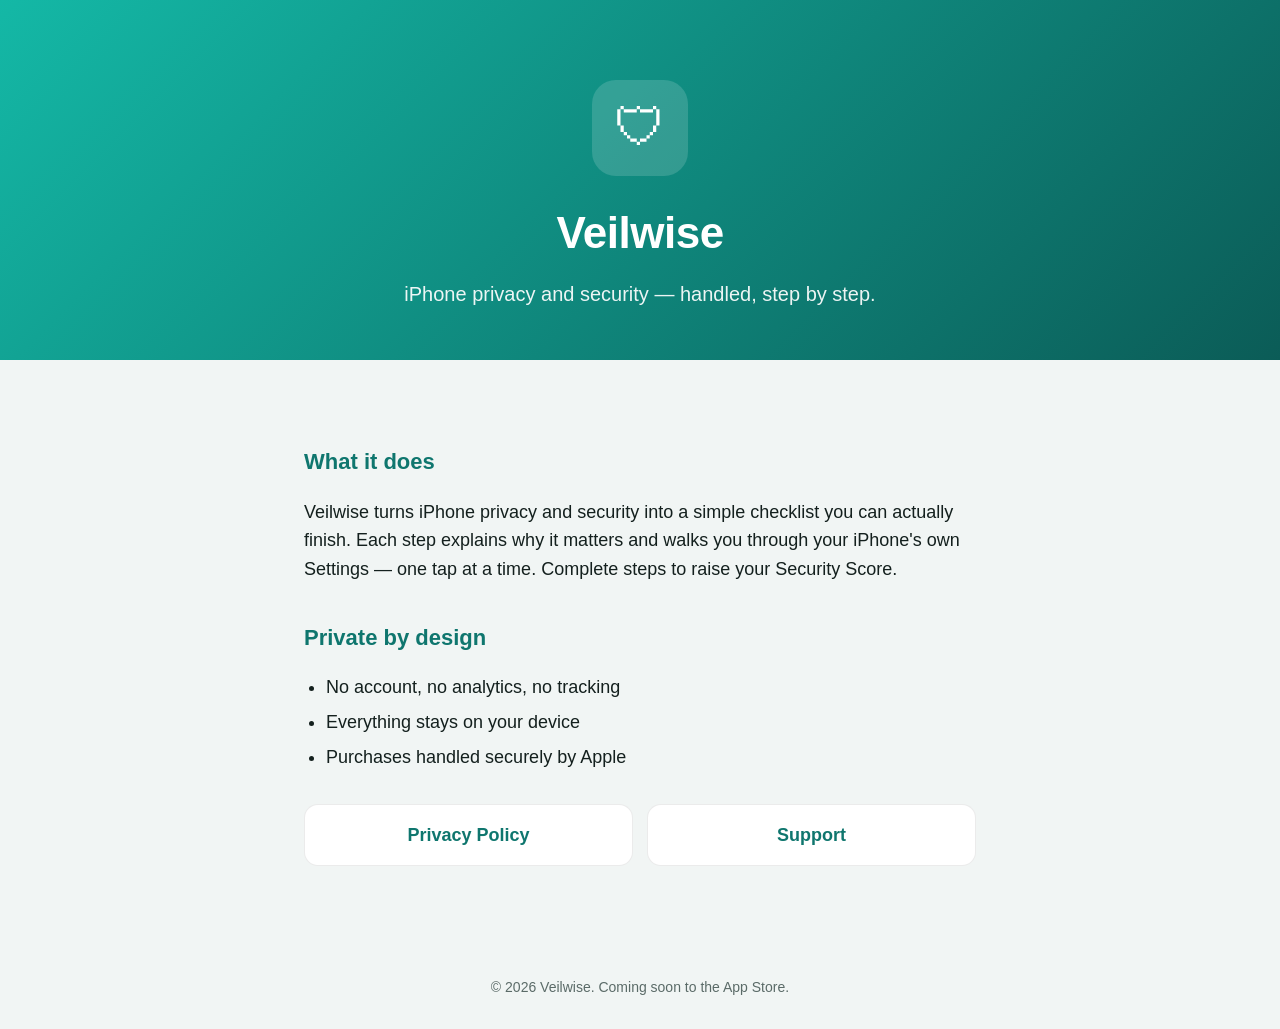
==== index.html @ 7dc18b3a "Add files via upload" ====
<!DOCTYPE html>
<html lang="en">
<head>
<meta charset="utf-8">
<meta name="viewport" content="width=device-width, initial-scale=1">
<title>Veilwise — iPhone privacy, handled</title>
<style>
  :root { --teal:#0F766E; --ink:#14201e; --muted:#5b6b68; }
  * { box-sizing:border-box; }
  body { margin:0; font:18px/1.6 -apple-system,BlinkMacSystemFont,"Segoe UI",Roboto,sans-serif;
         color:var(--ink); background:#f1f5f4; }
  .hero { text-align:center; padding:80px 24px 50px;
          background:linear-gradient(135deg,#14B8A6,#0B5C57); color:#fff; }
  .badge { width:96px; height:96px; border-radius:24px; margin:0 auto 22px;
           background:rgba(255,255,255,.15); display:flex; align-items:center;
           justify-content:center; font-size:52px; }
  .hero h1 { font-size:44px; margin:0 0 10px; letter-spacing:-.5px; }
  .hero p { font-size:20px; opacity:.92; margin:0; }
  .wrap { max-width:720px; margin:0 auto; padding:48px 24px 80px; }
  h2 { font-size:22px; color:var(--teal); margin:36px 0 10px; }
  ul { padding-left:22px; }
  li { margin:6px 0; }
  .links { display:flex; gap:14px; flex-wrap:wrap; margin-top:32px; }
  .links a { flex:1 1 200px; text-align:center; text-decoration:none; font-weight:600;
             padding:16px; border-radius:14px; background:#fff; color:var(--teal);
             border:1px solid rgba(0,0,0,.08); }
  footer { text-align:center; color:var(--muted); font-size:14px; padding:30px; }
</style>
</head>
<body>
  <div class="hero">
    <div class="badge">&#128737;</div>
    <h1>Veilwise</h1>
    <p>iPhone privacy and security — handled, step by step.</p>
  </div>

  <div class="wrap">
    <h2>What it does</h2>
    <p>Veilwise turns iPhone privacy and security into a simple checklist you can actually finish. Each step explains why it matters and walks you through your iPhone's own Settings — one tap at a time. Complete steps to raise your Security Score.</p>

    <h2>Private by design</h2>
    <ul>
      <li>No account, no analytics, no tracking</li>
      <li>Everything stays on your device</li>
      <li>Purchases handled securely by Apple</li>
    </ul>

    <div class="links">
      <a href="privacy.html">Privacy Policy</a>
      <a href="support.html">Support</a>
    </div>
  </div>

  <footer>© 2026 Veilwise. Coming soon to the App Store.</footer>
</body>
</html>
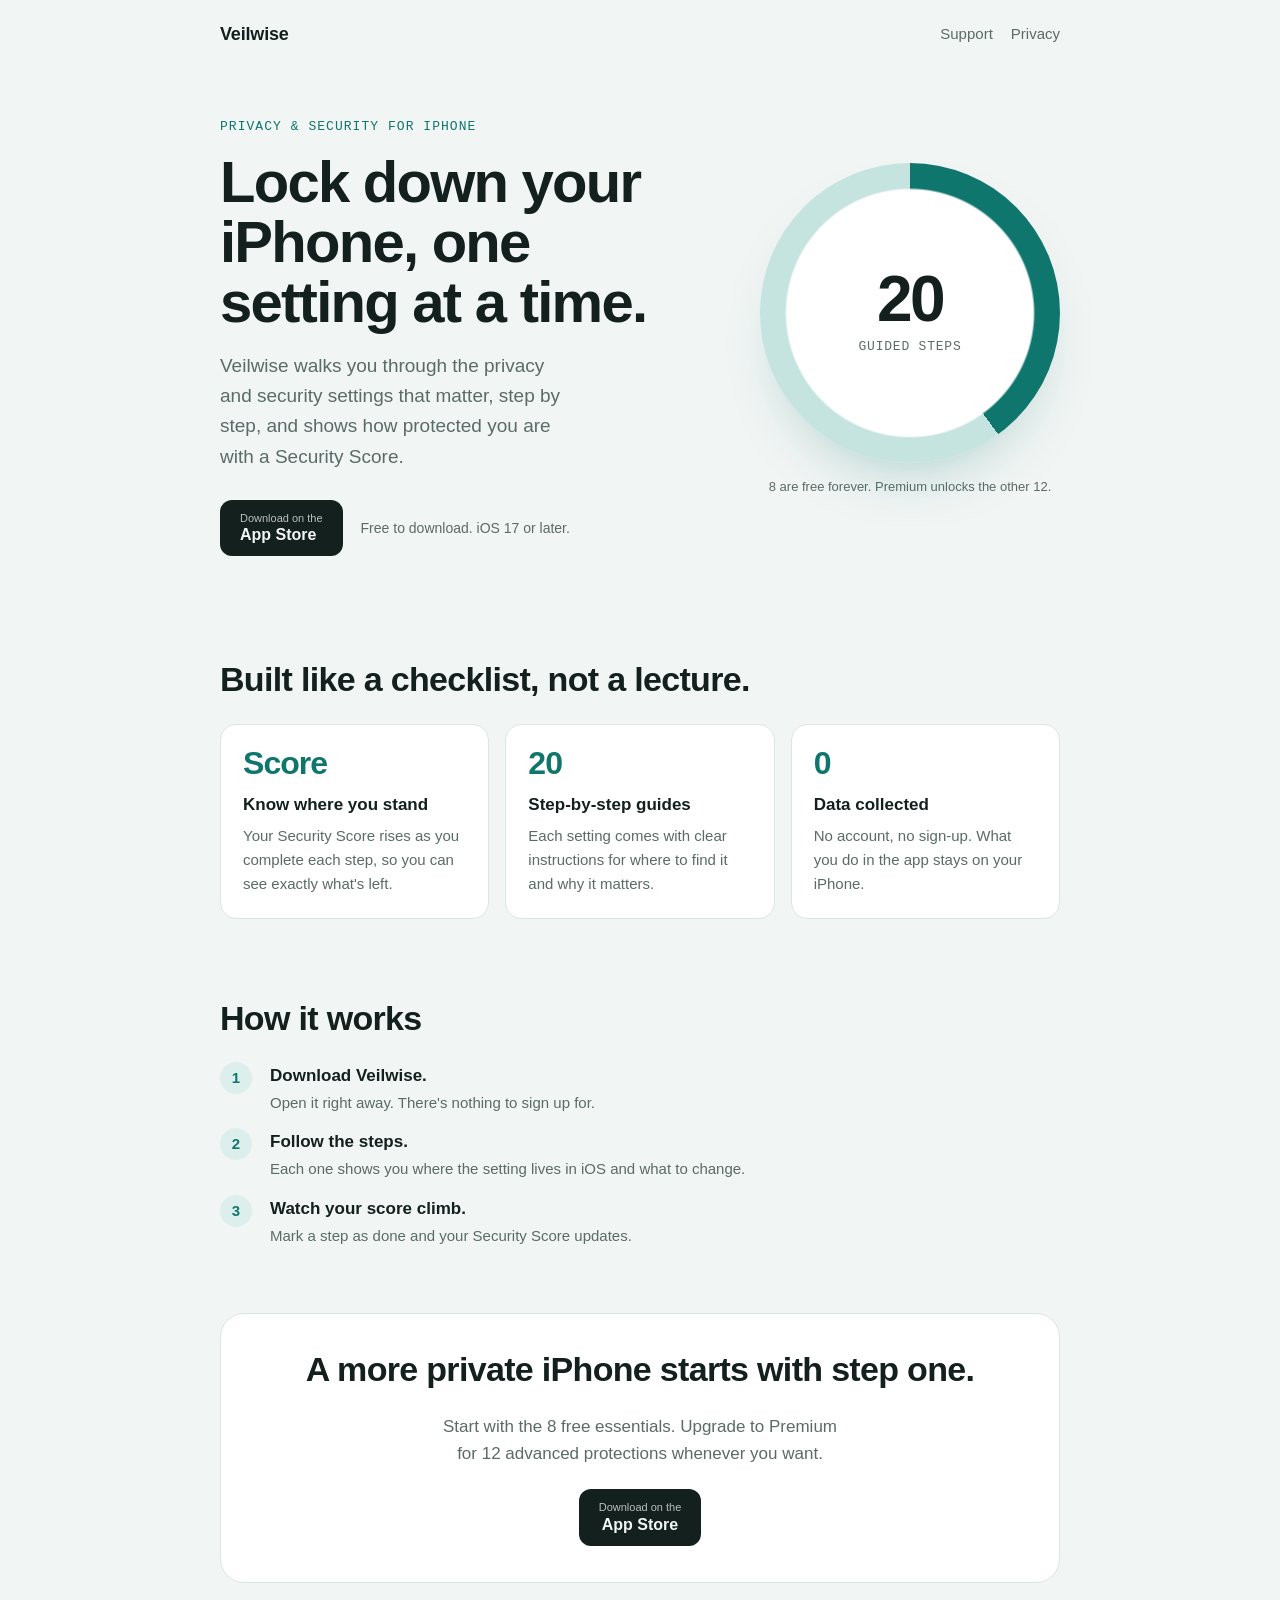
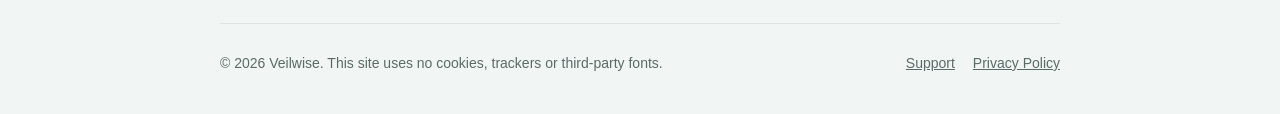
==== commit 3fda10f7: "Add files via upload" ====
--- a/index.html
+++ b/index.html
@@ -1,56 +1,88 @@
-<!DOCTYPE html>
+<!doctype html>
 <html lang="en">
 <head>
 <meta charset="utf-8">
-<meta name="viewport" content="width=device-width, initial-scale=1">
-<title>Veilwise — iPhone privacy, handled</title>
-<style>
-  :root { --teal:#0F766E; --ink:#14201e; --muted:#5b6b68; }
-  * { box-sizing:border-box; }
-  body { margin:0; font:18px/1.6 -apple-system,BlinkMacSystemFont,"Segoe UI",Roboto,sans-serif;
-         color:var(--ink); background:#f1f5f4; }
-  .hero { text-align:center; padding:80px 24px 50px;
-          background:linear-gradient(135deg,#14B8A6,#0B5C57); color:#fff; }
-  .badge { width:96px; height:96px; border-radius:24px; margin:0 auto 22px;
-           background:rgba(255,255,255,.15); display:flex; align-items:center;
-           justify-content:center; font-size:52px; }
-  .hero h1 { font-size:44px; margin:0 0 10px; letter-spacing:-.5px; }
-  .hero p { font-size:20px; opacity:.92; margin:0; }
-  .wrap { max-width:720px; margin:0 auto; padding:48px 24px 80px; }
-  h2 { font-size:22px; color:var(--teal); margin:36px 0 10px; }
-  ul { padding-left:22px; }
-  li { margin:6px 0; }
-  .links { display:flex; gap:14px; flex-wrap:wrap; margin-top:32px; }
-  .links a { flex:1 1 200px; text-align:center; text-decoration:none; font-weight:600;
-             padding:16px; border-radius:14px; background:#fff; color:var(--teal);
-             border:1px solid rgba(0,0,0,.08); }
-  footer { text-align:center; color:var(--muted); font-size:14px; padding:30px; }
-</style>
+<meta name="viewport" content="width=device-width, initial-scale=1, viewport-fit=cover">
+<title>Veilwise</title>
+<meta name="claude:viewport-fit-sides" content="cover">
+<meta name="description" content="Veilwise walks you through your iPhone's privacy and security settings step by step and gives you a Security Score. No account, no data collected.">
+<meta name="apple-itunes-app" content="app-id=6809016372">
+<meta property="og:title" content="Veilwise — Privacy & Security for iPhone">
+<meta property="og:description" content="Set up your iPhone's privacy settings step by step. No account, no data collected.">
+<meta property="og:type" content="website">
+<link rel="icon" href="icon.png">
+<link rel="apple-touch-icon" href="icon.png">
+<link rel="stylesheet" href="style.css">
 </head>
 <body>
-  <div class="hero">
-    <div class="badge">&#128737;</div>
-    <h1>Veilwise</h1>
-    <p>iPhone privacy and security — handled, step by step.</p>
-  </div>
+<div class="wrap">
+  <header class="nav">
+    <a class="brand" href="index.html"><img src="icon.png" alt="" onerror="this.remove()">Veilwise</a>
+    <nav class="nav-links"><a href="support.html">Support</a><a href="privacy.html">Privacy</a></nav>
+  </header>
 
-  <div class="wrap">
-    <h2>What it does</h2>
-    <p>Veilwise turns iPhone privacy and security into a simple checklist you can actually finish. Each step explains why it matters and walks you through your iPhone's own Settings — one tap at a time. Complete steps to raise your Security Score.</p>
+  <main>
+    <div class="hero">
+      <div>
+        <p class="eyebrow">Privacy &amp; Security for iPhone</p>
+        <h1>Lock down your iPhone, one setting at a time.</h1>
+        <p class="lead">Veilwise walks you through the privacy and security settings that matter, step by step, and shows how protected you are with a Security Score.</p>
+        <div class="cta-row">
+          <a class="store" href="https://apps.apple.com/app/id6809016372?ct=website" aria-label="Download Veilwise on the App Store"><span><small>Download on the</small>App Store</span></a>
+          <span class="note">Free to download. iOS 17 or later.</span>
+        </div>
+      </div>
+      <div>
+        <div class="dial" style="--p:40%" role="img" aria-label="8 of 20 guided steps are free">
+          <div class="dial-in"><div class="dial-num">20</div><div class="dial-lbl">guided steps</div></div>
+        </div>
+        <p class="dial-cap">8 are free forever. Premium unlocks the other 12.</p>
+      </div>
+    </div>
 
-    <h2>Private by design</h2>
-    <ul>
-      <li>No account, no analytics, no tracking</li>
-      <li>Everything stays on your device</li>
-      <li>Purchases handled securely by Apple</li>
-    </ul>
+    <section aria-labelledby="why">
+      <h2 id="why">Built like a checklist, not a lecture.</h2>
+      <div class="features">
+        <div class="feature"><div class="k">Score</div><h3>Know where you stand</h3><p>Your Security Score rises as you complete each step, so you can see exactly what's left.</p></div>
+        <div class="feature"><div class="k">20</div><h3>Step-by-step guides</h3><p>Each setting comes with clear instructions for where to find it and why it matters.</p></div>
+        <div class="feature"><div class="k">0</div><h3>Data collected</h3><p>No account, no sign-up. What you do in the app stays on your iPhone.</p></div>
+      </div>
+    </section>
 
-    <div class="links">
-      <a href="privacy.html">Privacy Policy</a>
-      <a href="support.html">Support</a>
+    <section aria-labelledby="look" id="screens">
+      <h2 id="look">Inside the app</h2>
+      <div class="shots">
+        <img src="screenshots/1.png" alt="Veilwise Security Score screen" loading="lazy" onerror="this.remove();checkShots()">
+        <img src="screenshots/2.png" alt="Veilwise step-by-step setting guide" loading="lazy" onerror="this.remove();checkShots()">
+        <img src="screenshots/3.png" alt="Veilwise list of privacy steps" loading="lazy" onerror="this.remove();checkShots()">
+      </div>
+    </section>
+
+    <section aria-labelledby="how">
+      <h2 id="how">How it works</h2>
+      <ol class="steps">
+        <li><div><b>Download Veilwise.</b><span>Open it right away. There's nothing to sign up for.</span></div></li>
+        <li><div><b>Follow the steps.</b><span>Each one shows you where the setting lives in iOS and what to change.</span></div></li>
+        <li><div><b>Watch your score climb.</b><span>Mark a step as done and your Security Score updates.</span></div></li>
+      </ol>
+    </section>
+
+    <div class="final">
+      <h2>A more private iPhone starts with step one.</h2>
+      <p>Start with the 8 free essentials. Upgrade to Premium for 12 advanced protections whenever you want.</p>
+      <a class="store" href="https://apps.apple.com/app/id6809016372?ct=website" aria-label="Download Veilwise on the App Store"><span><small>Download on the</small>App Store</span></a>
     </div>
-  </div>
+  </main>
 
-  <footer>© 2026 Veilwise. Coming soon to the App Store.</footer>
+  <footer>
+    <div class="row">
+      <span>© 2026 Veilwise. This site uses no cookies, trackers or third-party fonts.</span>
+      <nav><a href="support.html">Support</a><a href="privacy.html">Privacy Policy</a></nav>
+    </div>
+  </footer>
+</div>
+<script>
+function checkShots(){var s=document.getElementById('screens');if(s&&!s.querySelector('img'))s.hidden=true}
+</script>
 </body>
 </html>
--- a/style.css
+++ b/style.css
@@ -0,0 +1,102 @@
+/* Layout: narrow single column, hero with score dial, quiet sections. System fonts only: no third-party requests. */
+:root{
+  --bg:#f1f5f4; --surface:#ffffff; --fg:#14201e; --muted:#5b6b68; --line:#dce5e3;
+  --accent:#0F766E; --accent-soft:#dcefec; --veil:#c5e3df;
+  --display:-apple-system,BlinkMacSystemFont,"SF Pro Display","Segoe UI",Roboto,"Helvetica Neue",Arial,sans-serif;
+  --body:-apple-system,BlinkMacSystemFont,"SF Pro Text","Segoe UI",Roboto,"Helvetica Neue",Arial,sans-serif;
+  --mono:ui-monospace,"SF Mono",Menlo,Consolas,monospace;
+}
+@media (prefers-color-scheme:dark){:root:not([data-theme="light"]){
+  --bg:#0b1312; --surface:#121d1b; --fg:#e7efed; --muted:#8fa19d; --line:#22312e;
+  --accent:#2DD4BF; --accent-soft:#12302d; --veil:#1d3a37; color-scheme:dark}}
+:root[data-theme="dark"]{
+  --bg:#0b1312; --surface:#121d1b; --fg:#e7efed; --muted:#8fa19d; --line:#22312e;
+  --accent:#2DD4BF; --accent-soft:#12302d; --veil:#1d3a37; color-scheme:dark}
+
+*{box-sizing:border-box}
+body{margin:0;background:var(--bg);color:var(--fg);font-family:var(--body);font-size:17px;line-height:1.6;-webkit-font-smoothing:antialiased}
+a{color:var(--accent)}
+.wrap{max-width:880px;margin:0 auto;padding-left:max(20px,env(safe-area-inset-left,0px));padding-right:max(20px,env(safe-area-inset-right,0px))}
+
+/* nav */
+.nav{display:flex;align-items:center;justify-content:space-between;gap:16px;padding-block:20px}
+.brand{display:flex;align-items:center;gap:10px;font-family:var(--display);font-weight:700;font-size:18px;color:var(--fg);text-decoration:none;letter-spacing:-.01em}
+.brand img{width:32px;height:32px;border-radius:8px}
+.nav-links{display:flex;gap:18px;font-size:15px}
+.nav-links a{color:var(--muted);text-decoration:none}
+.nav-links a:hover,.nav-links a:focus-visible{color:var(--fg)}
+
+/* hero */
+.hero{display:grid;grid-template-columns:1.15fr .85fr;gap:40px;align-items:center;padding-block:48px 64px}
+.hero>*{min-width:0}
+.eyebrow{font-family:var(--mono);font-size:13px;letter-spacing:.08em;text-transform:uppercase;color:var(--accent);margin:0 0 14px}
+h1{font-family:var(--display);font-size:clamp(36px,7vw,58px);line-height:1.04;letter-spacing:-.03em;margin:0 0 18px;text-wrap:balance}
+.lead{font-size:19px;color:var(--muted);margin:0 0 28px;max-width:34ch}
+.cta-row{display:flex;flex-wrap:wrap;align-items:center;gap:14px 18px}
+.store{display:inline-flex;align-items:center;gap:10px;background:var(--fg);color:var(--bg);text-decoration:none;border-radius:12px;padding:12px 20px;font-weight:600;font-size:16px;line-height:1.2}
+.store small{display:block;font-size:11px;font-weight:500;opacity:.75}
+.store:hover{opacity:.9}
+.store img{height:48px;display:block}
+.note{font-size:14px;color:var(--muted)}
+a:focus-visible,.store:focus-visible{outline:2px solid var(--accent);outline-offset:3px}
+
+/* score dial */
+.dial{position:relative;aspect-ratio:1;max-width:300px;width:100%;margin-left:auto;border-radius:50%;
+  background:radial-gradient(circle at 50% 50%,var(--surface) 58%,transparent 59%),
+             conic-gradient(var(--accent) 0 var(--p,40%),var(--veil) var(--p,40%) 100%);
+  display:grid;place-items:center;box-shadow:0 30px 60px -30px rgba(15,118,110,.35)}
+.dial-in{text-align:center}
+.dial-num{font-family:var(--display);font-size:64px;font-weight:700;letter-spacing:-.04em;line-height:1;font-variant-numeric:tabular-nums}
+.dial-lbl{font-size:13px;color:var(--muted);margin-top:6px;font-family:var(--mono);letter-spacing:.06em;text-transform:uppercase}
+.dial-cap{text-align:center;font-size:13px;color:var(--muted);margin-top:14px;margin-left:auto;max-width:300px}
+
+/* features */
+section{padding-block:40px}
+h2{font-family:var(--display);font-size:clamp(26px,4.5vw,34px);letter-spacing:-.02em;line-height:1.15;margin:0 0 24px;text-wrap:balance}
+.features{display:grid;grid-template-columns:repeat(3,1fr);gap:16px}
+.feature{background:var(--surface);border:1px solid var(--line);border-radius:16px;padding:22px}
+.feature .k{font-family:var(--display);font-size:32px;font-weight:700;letter-spacing:-.03em;color:var(--accent);line-height:1;font-variant-numeric:tabular-nums}
+.feature h3{font-size:17px;margin:12px 0 6px}
+.feature p{margin:0;font-size:15px;color:var(--muted)}
+
+/* screenshots */
+.shots{display:flex;gap:16px;overflow-x:auto;padding-bottom:8px;scroll-snap-type:x mandatory}
+.shots img{width:220px;flex:0 0 auto;border-radius:28px;border:1px solid var(--line);scroll-snap-align:start;background:var(--surface)}
+
+/* steps */
+.steps{list-style:none;margin:0;padding:0;display:grid;gap:12px;counter-reset:s}
+.steps li{display:grid;grid-template-columns:36px 1fr;gap:14px;align-items:start}
+.steps li::before{counter-increment:s;content:counter(s);display:grid;place-items:center;width:32px;height:32px;border-radius:50%;background:var(--accent-soft);color:var(--accent);font-weight:700;font-size:15px}
+.steps b{display:block}
+.steps span{color:var(--muted);font-size:15px}
+
+/* final cta */
+.final{background:var(--surface);border:1px solid var(--line);border-radius:24px;padding:36px 28px;text-align:center;margin-block:24px 40px}
+.final p{color:var(--muted);margin:0 auto 22px;max-width:44ch}
+
+/* prose pages */
+.prose{max-width:66ch;padding-block:32px 56px}
+.prose h1{font-size:clamp(32px,6vw,44px)}
+.prose h2{font-size:22px;margin:36px 0 10px}
+.prose p,.prose li{color:var(--fg)}
+.prose .meta{font-family:var(--mono);font-size:13px;color:var(--muted)}
+.faq details{border-bottom:1px solid var(--line);padding-block:16px}
+.faq summary{cursor:pointer;font-weight:600}
+.faq details p{margin:10px 0 0;color:var(--muted)}
+.contact{background:var(--surface);border:1px solid var(--line);border-radius:16px;padding:20px 22px;margin-top:28px}
+.contact code{font-family:var(--mono);font-size:16px;user-select:all}
+
+/* footer */
+footer{border-top:1px solid var(--line);padding-block:28px 40px;font-size:14px;color:var(--muted)}
+footer .row{display:flex;flex-wrap:wrap;justify-content:space-between;gap:12px}
+footer a{color:var(--muted)}
+footer nav{display:flex;gap:18px}
+
+@media (max-width:720px){
+  .hero{grid-template-columns:1fr;padding-block:24px 40px;gap:32px}
+  .dial{margin:0 auto;max-width:240px}
+  .dial-cap{margin-left:auto;margin-right:auto}
+  .features{grid-template-columns:1fr}
+  .nav-links{gap:14px}
+}
+@media (prefers-reduced-motion:no-preference){.dial{transition:--p .8s}}
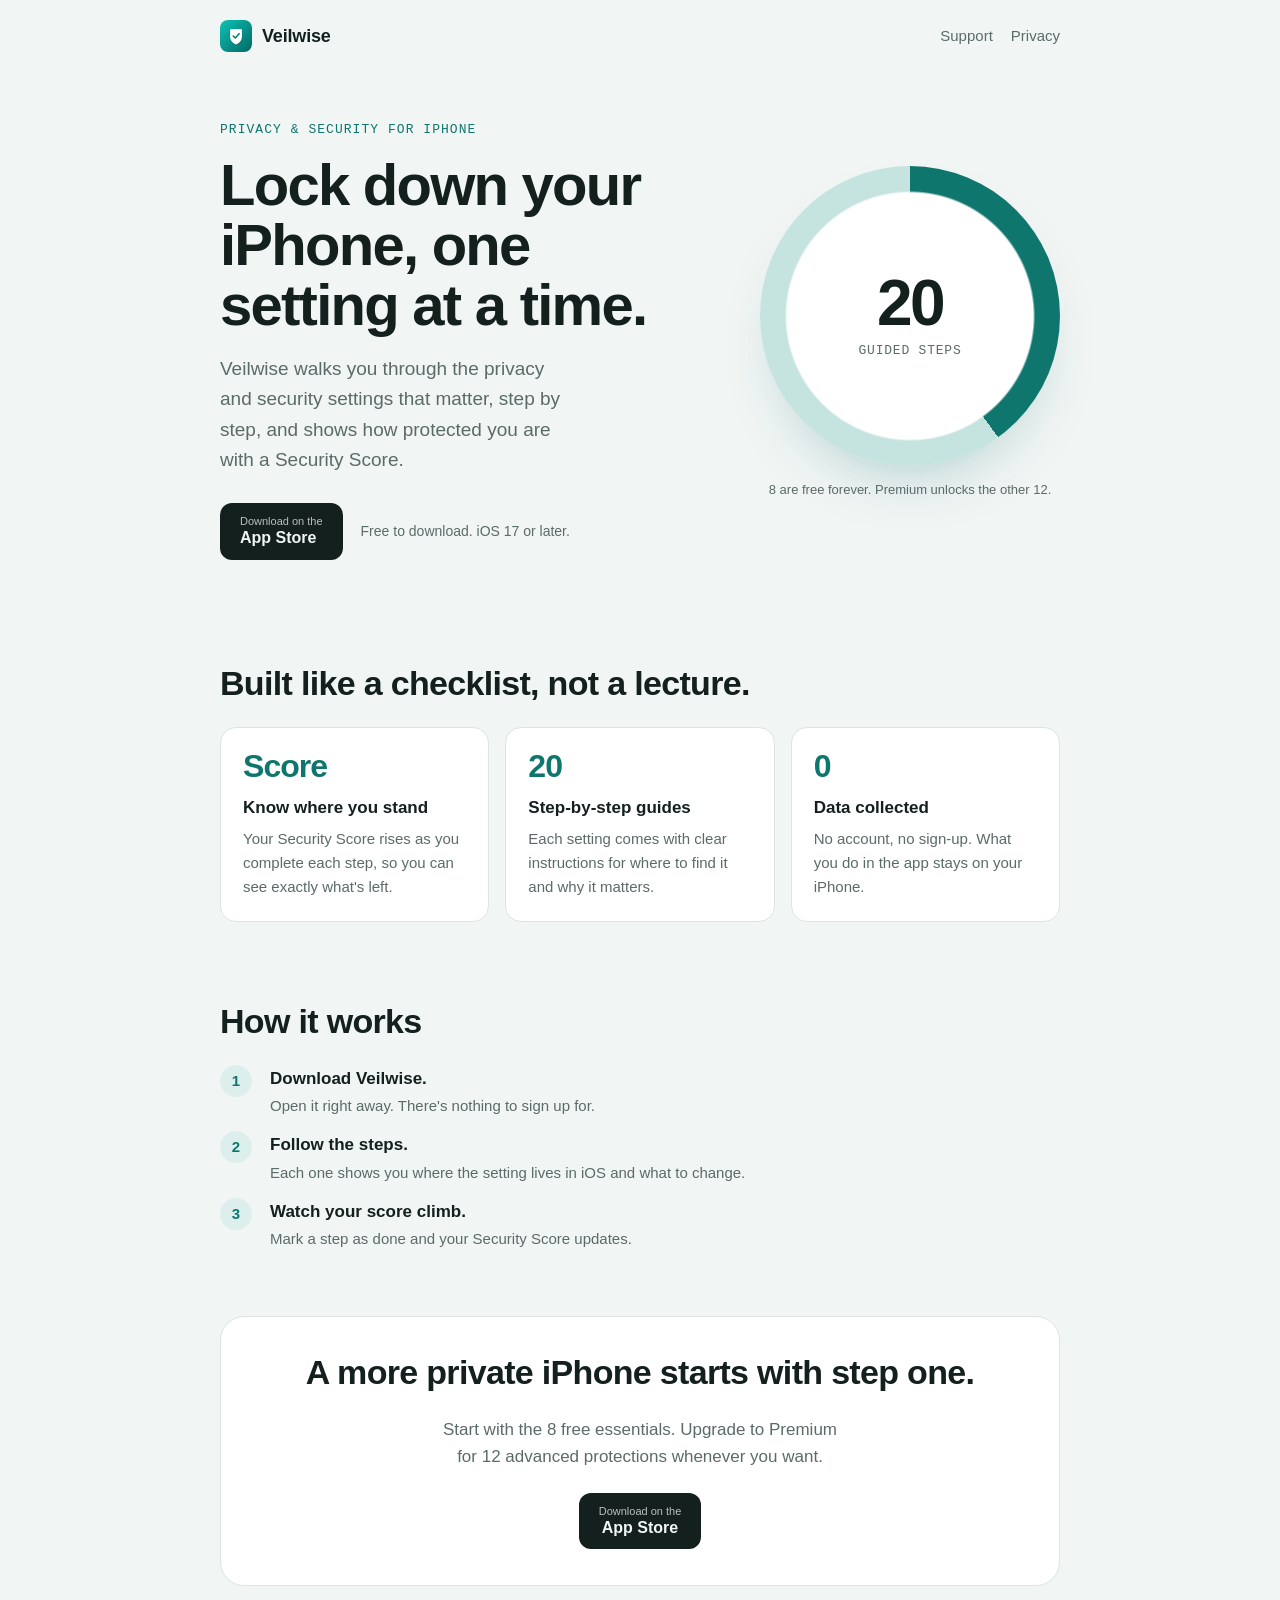
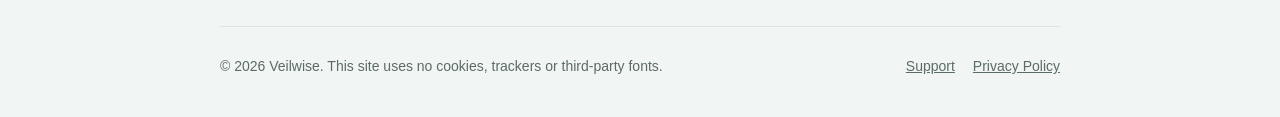
==== commit 23852812: "Add files via upload" ====
--- a/index.html
+++ b/index.html
@@ -52,9 +52,9 @@
     <section aria-labelledby="look" id="screens">
       <h2 id="look">Inside the app</h2>
       <div class="shots">
-        <img src="screenshots/1.png" alt="Veilwise Security Score screen" loading="lazy" onerror="this.remove();checkShots()">
-        <img src="screenshots/2.png" alt="Veilwise step-by-step setting guide" loading="lazy" onerror="this.remove();checkShots()">
-        <img src="screenshots/3.png" alt="Veilwise list of privacy steps" loading="lazy" onerror="this.remove();checkShots()">
+        <img src="screenshots/1.png" alt="Veilwise home screen with Security Score and checklist" loading="lazy" onerror="this.remove();checkShots()">
+        <img src="screenshots/2.png" alt="Lock Screen and Passcode steps in Veilwise" loading="lazy" onerror="this.remove();checkShots()">
+        <img src="screenshots/3.png" alt="App Privacy and Permissions steps in Veilwise" loading="lazy" onerror="this.remove();checkShots()">
       </div>
     </section>
 
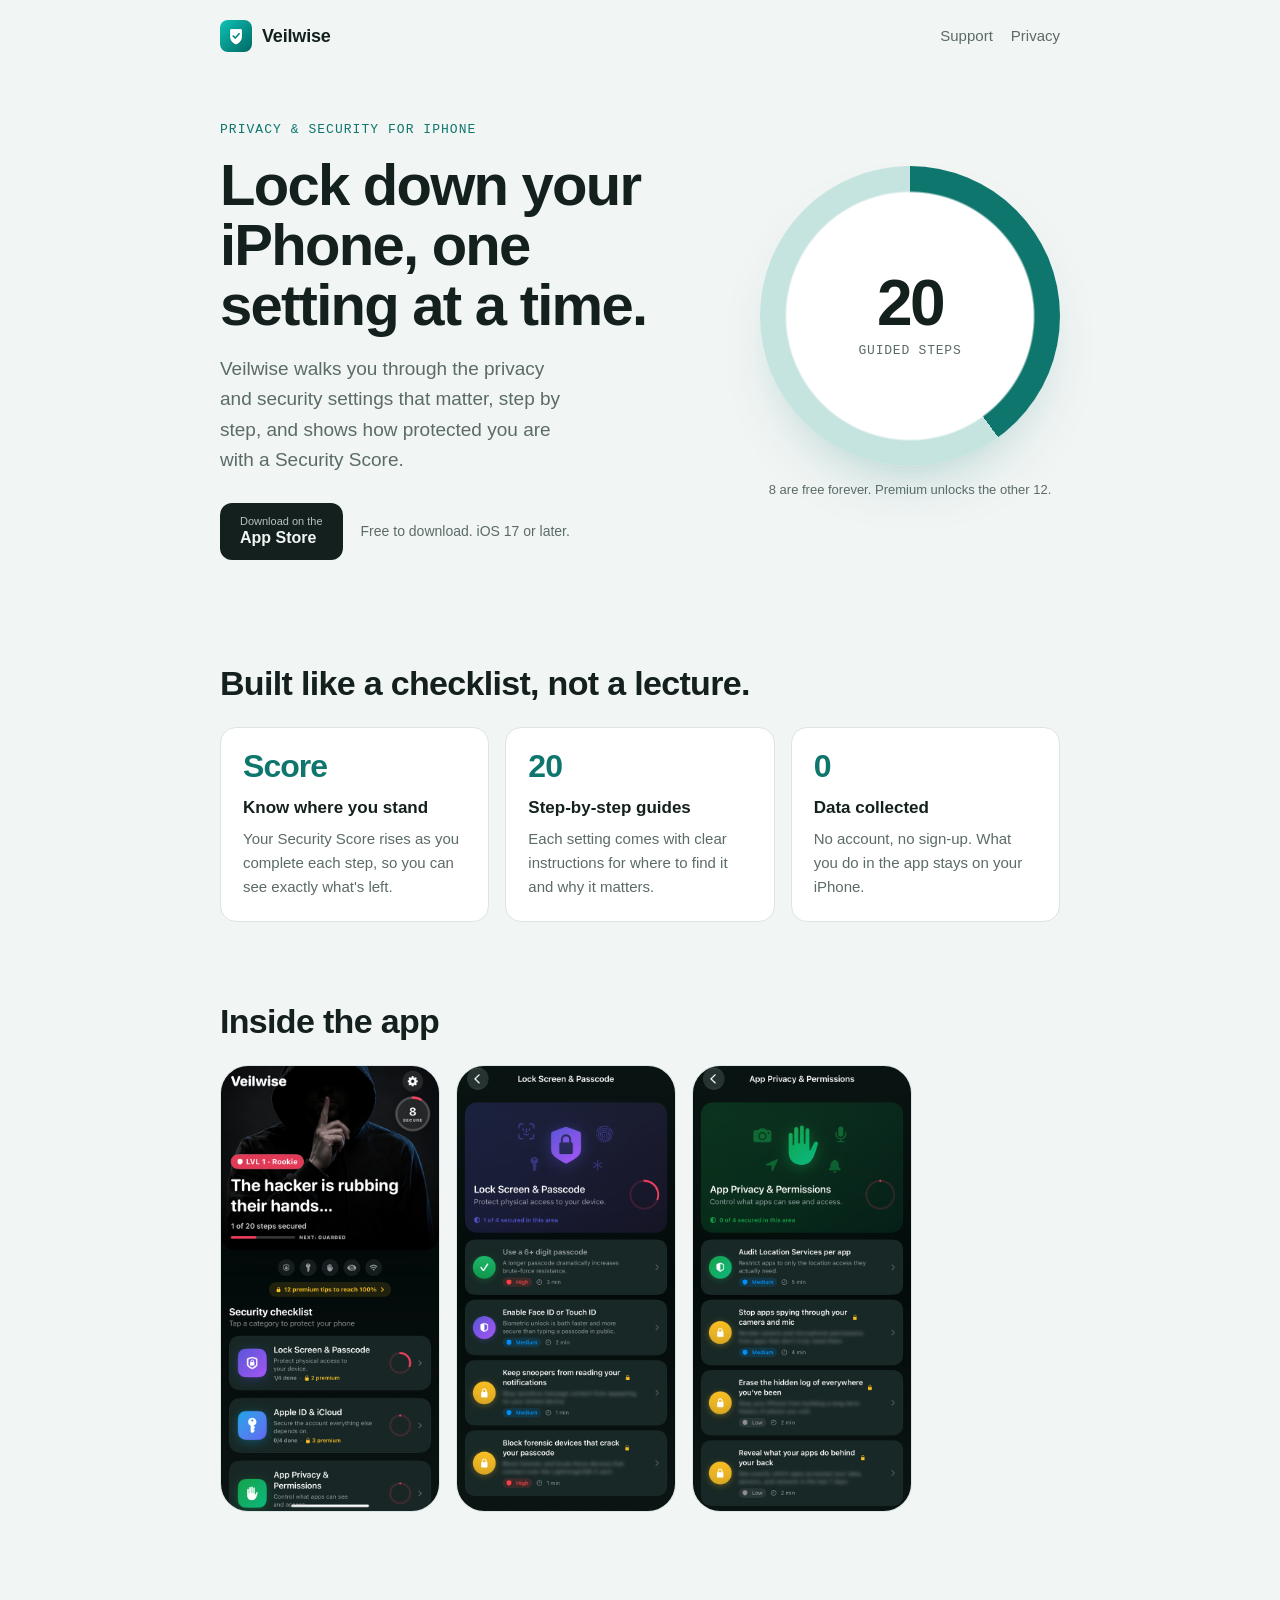
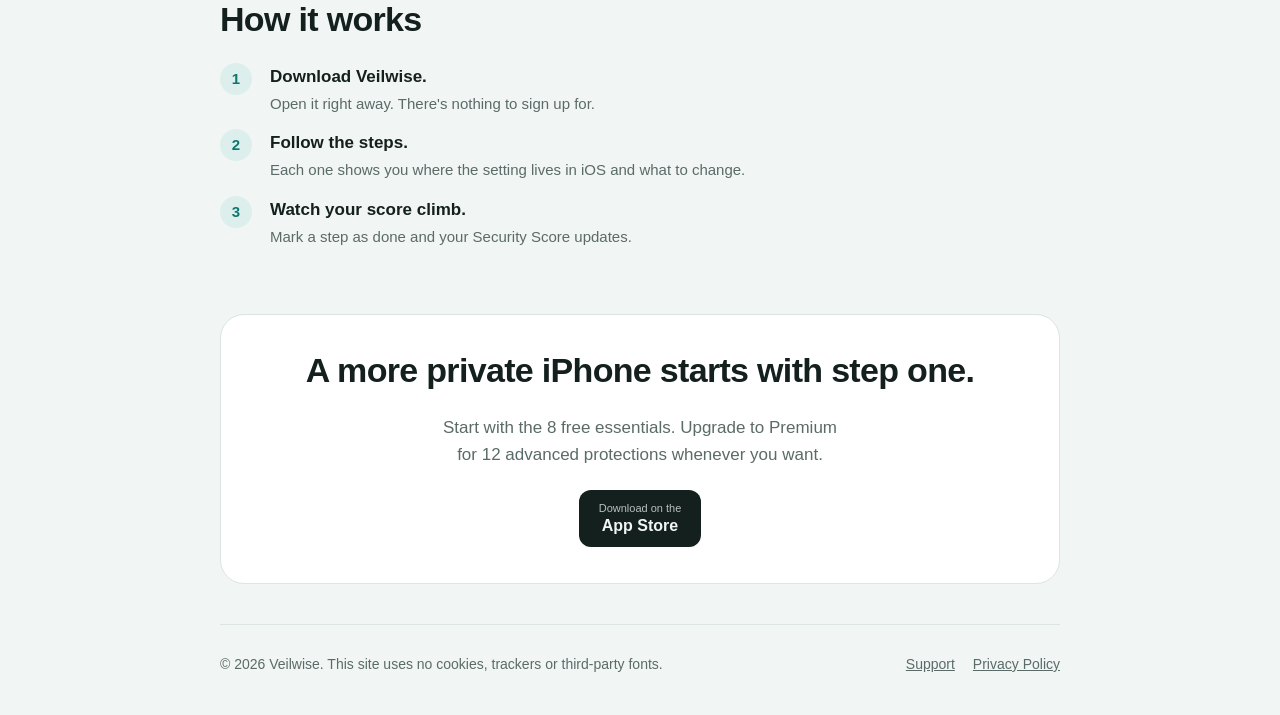
==== commit 7bba89ee: "Add files via upload" ====
--- a/index.html
+++ b/index.html
@@ -52,9 +52,9 @@
     <section aria-labelledby="look" id="screens">
       <h2 id="look">Inside the app</h2>
       <div class="shots">
-        <img src="screenshots/1.png" alt="Veilwise home screen with Security Score and checklist" loading="lazy" onerror="this.remove();checkShots()">
-        <img src="screenshots/2.png" alt="Lock Screen and Passcode steps in Veilwise" loading="lazy" onerror="this.remove();checkShots()">
-        <img src="screenshots/3.png" alt="App Privacy and Permissions steps in Veilwise" loading="lazy" onerror="this.remove();checkShots()">
+        <img src="1.png" alt="Veilwise home screen with Security Score and checklist" loading="lazy" onerror="this.remove();checkShots()">
+        <img src="2.png" alt="Lock Screen and Passcode steps in Veilwise" loading="lazy" onerror="this.remove();checkShots()">
+        <img src="3.png" alt="App Privacy and Permissions steps in Veilwise" loading="lazy" onerror="this.remove();checkShots()">
       </div>
     </section>
 
